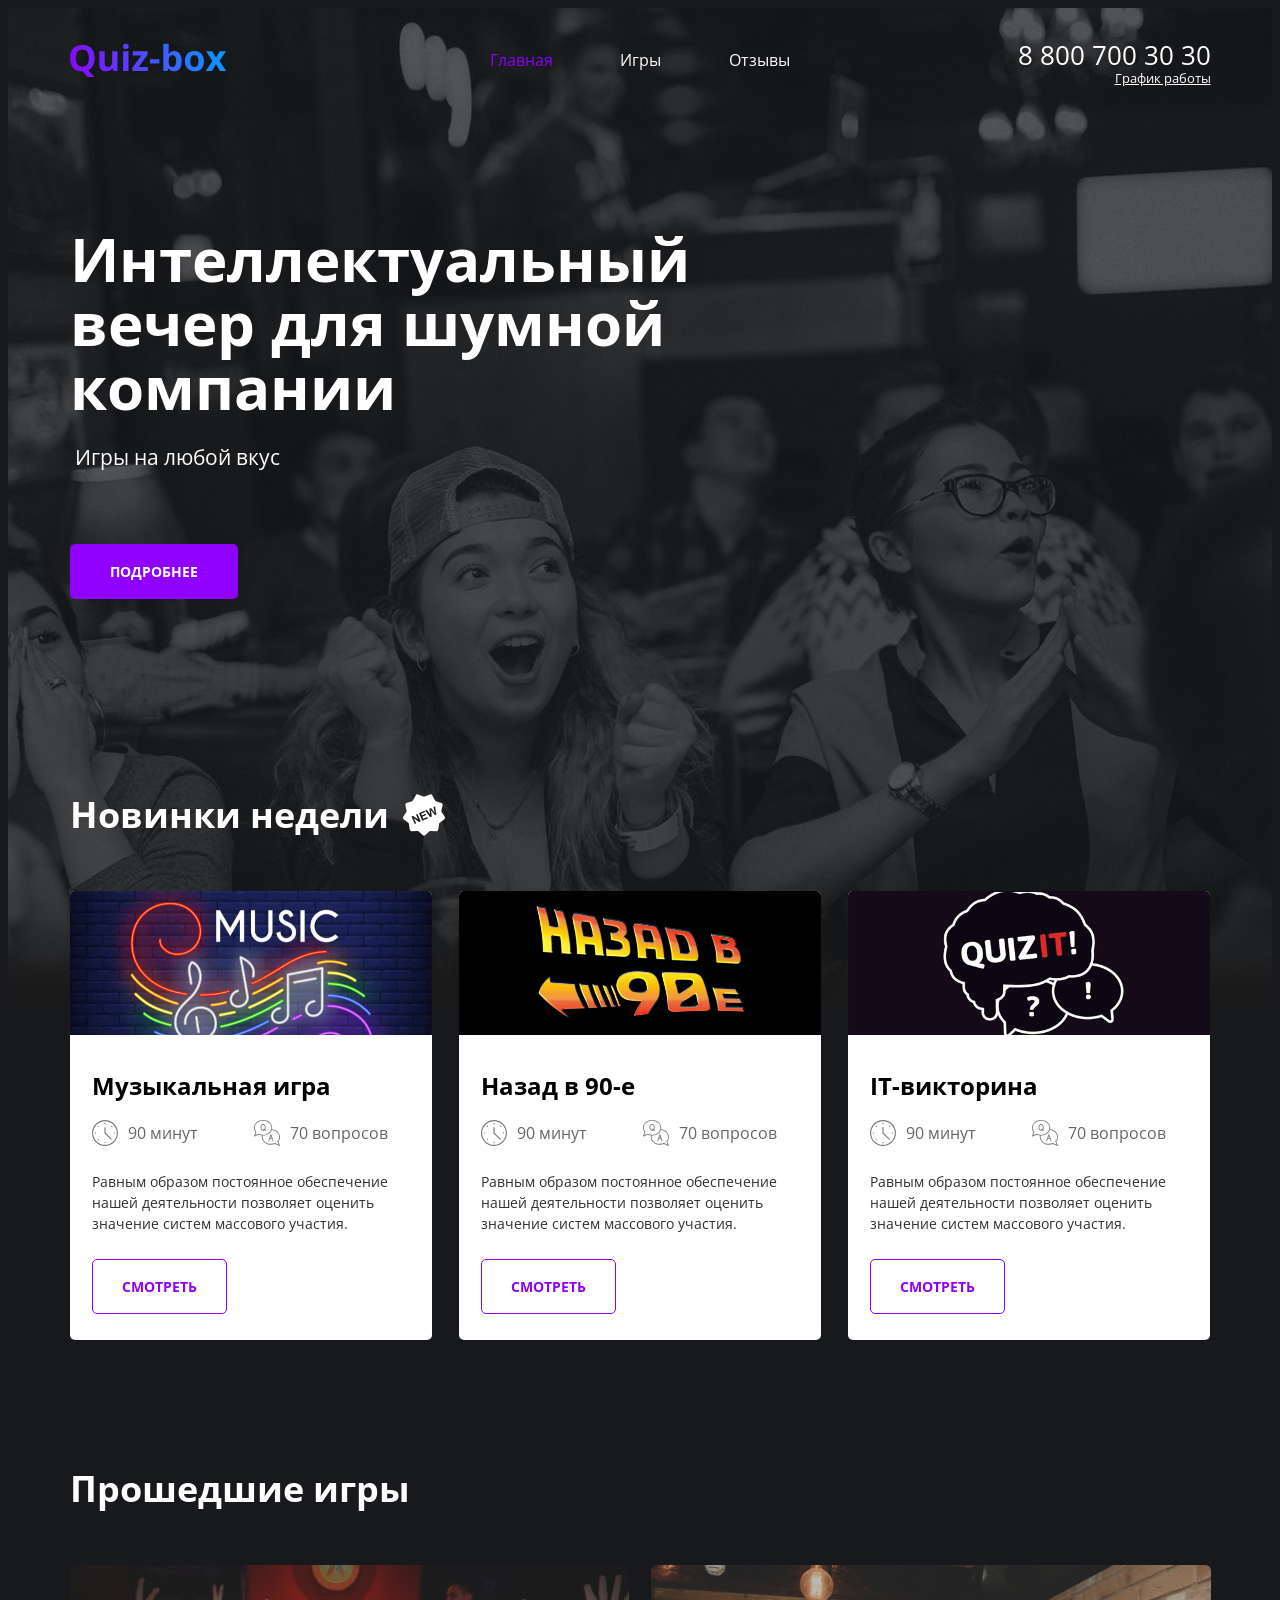
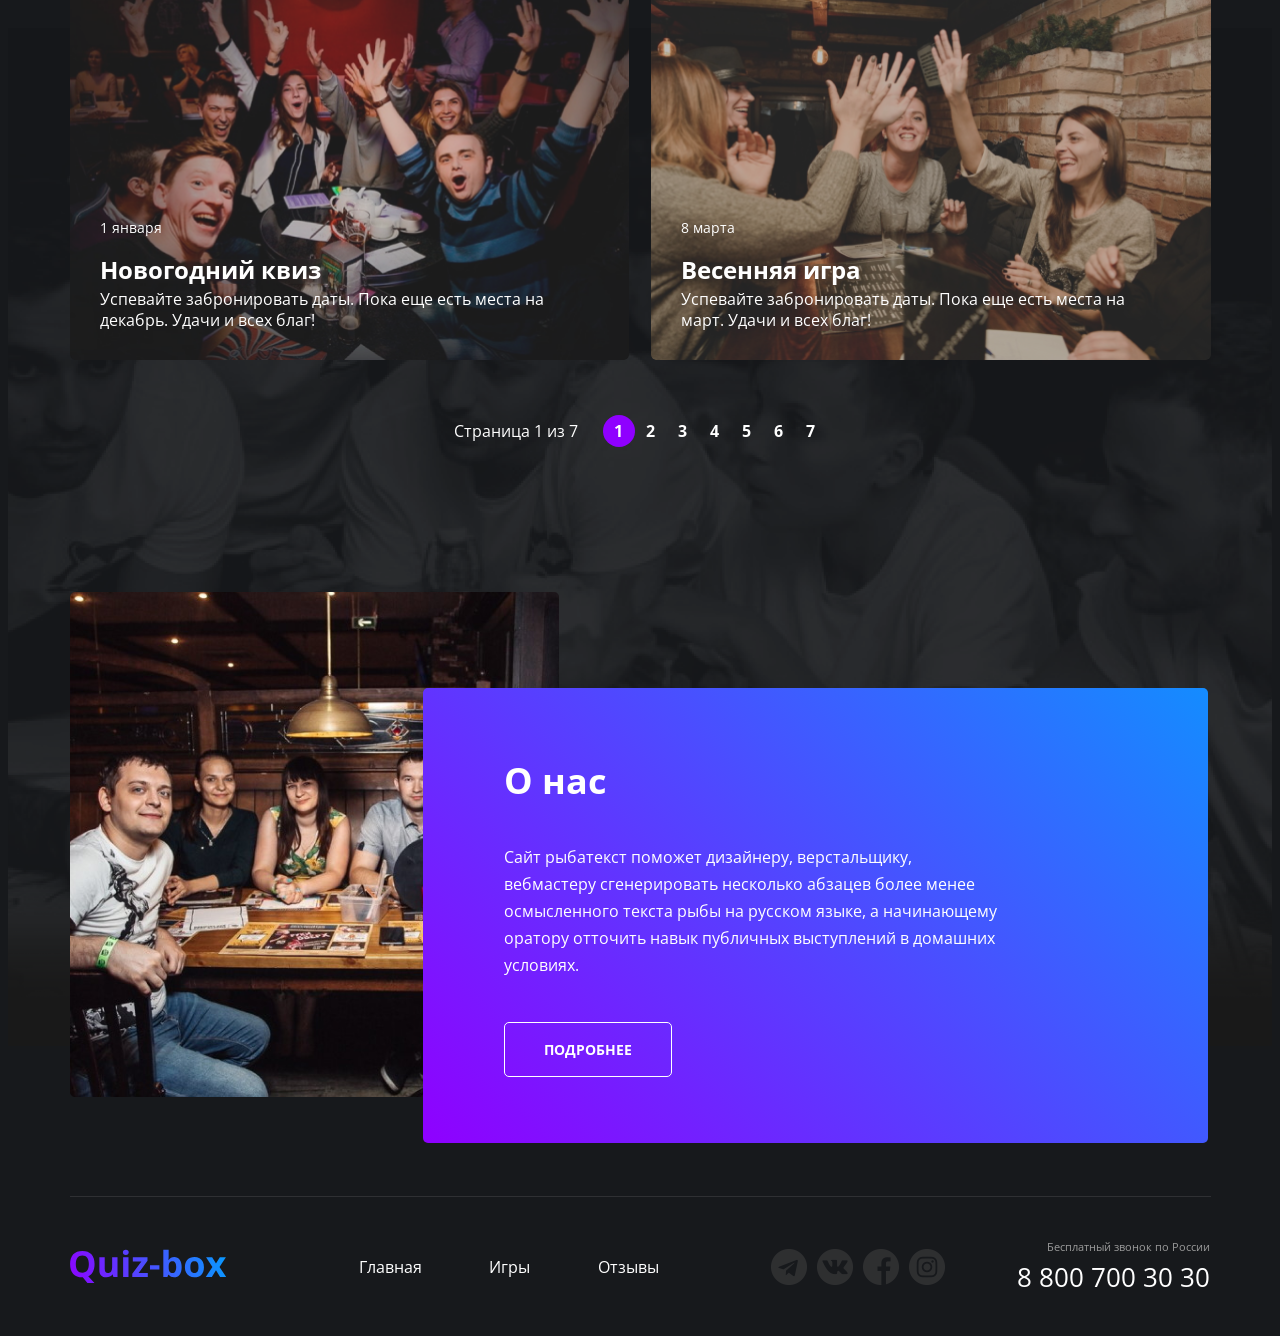
==== index.html @ 3b9c664e "Add files via upload" ====
<!DOCTYPE html>
<html lang="en">
<head>
    <meta charset="UTF-8">
    <meta http-equiv="X-UA-Compatible" content="IE=edge">
    <meta name="viewport" content="width=device-width, initial-scale=1.0">
    <title>Quiz-box</title>
    <link rel="preconnect" href="https://fonts.googleapis.com">
    <link rel="preconnect" href="https://fonts.gstatic.com" crossorigin>
    <link href="https://fonts.googleapis.com/css2?family=Open+Sans:wght@300;400;500;600;700;800&display=swap" rel="stylesheet">
    <link rel="stylesheet" href="https://cdnjs.cloudflare.com/ajax/libs/normalize/8.0.1/normalize.min.css">
    <link rel="stylesheet" href="./style/main.css">
</head>
<body>
    <div class="wrapper">
        <div class="wrapper__content wrapper__content--main">
            <header class="header">
                <div class="container header__container">
                    <a href="./index.html" class="logo">
                        <img src="./img/Quiz-box.svg" alt="logo company" class="logo__img">
                    </a>
                    <nav class="menu">
                        <ul class="menu__list">
                            <li class="menu__item"><a href="./index.html" class="menu__link menu__link--active">Главная</a></li>
                            <li class="menu__item"><a href="./games.html" class="menu__link">Игры</a></li>
                            <li class="menu__item"><a href="./reviews.html" class="menu__link">Отзывы</a></li>
                        </ul>
                    </nav>
                    <address class="contacts">
                        <a href="tel:+78007003030" class="contacts__phone">8 800 700 30 30</a>
                        <div class="contacts__schedule-wrap">
                            <a class="contacts__dropdown-title">График работы</a>
                            <div class="contacts__menu dropdown">
                                <div class="dropdown__days">пн-вс: 09:00 - 20:00</div>
                                <div class="dropdown__times">Обед: 14:00 - 14:30</div>
                            </div>
                        </div>
                    </address>
                </div>
            </header>
            <main class="maincontent">
                <section class="hello">
                    <div class="container hello__container">
                        <h1 class="hello__title">Интеллектуальный вечер для шумной компании</h1>
                        <div class="hello__subtitle">Игры на любой вкус</div>
                        <a href="#" class="button button--violet hello__button">Подробнее</a>
                    </div>
                </section>
                <section class="offers">
                    <div class="container offers__container">
                        <h2 class="title offers__title--width">Новинки недели</h2>
                        <img src="./img/store-new-badges 1.svg" class="offers__title-img">
                        <ul class="offers__list">
                            <li class="offers__item">
                                <img src="./img/music-quiz 1.svg" alt="news of the week" class="offers__img">
                                <div class="offers__content">
                                    <h3 class="offers__title">Музыкальная игра</h3>
                                    <ul class="offers__features">
                                        <li class="offers__feature">
                                            <img src="./img/clock (2) 1.svg" alt="times" class="offers__feature-img">
                                            <div class="offers__feature-text">90 минут</div>
                                        </li>
                                        <li class="offers__feature">
                                            <img src="./img/qa (1) 1.svg" alt="questions" class="offers__feature-img">
                                            <div class="offers__feature-text">70 вопросов</div>
                                        </li>
                                    </ul>
                                    <p class="offers__text">
                                        Равным образом постоянное обеспечение нашей деятельности позволяет оценить значение систем массового участия.
                                    </p>
                                    <div class="offer__button-wrapper">
                                        <a href="#" class="button button--light offer__button">Смотреть</a>
                                    </div>
                                </div>
                            </li>
                            <li class="offers__item">
                                <img src="./img/Group 1.svg" alt="news of the week" class="offers__img">
                                <div class="offers__content">
                                    <h3 class="offers__title">Назад в 90-е</h3>
                                    <ul class="offers__features">
                                        <li class="offers__feature">
                                            <img src="./img/clock (2) 1.svg" alt="times" class="offers__feature-img">
                                            <div class="offers__feature-text">90 минут</div>
                                        </li>
                                        <li class="offers__feature">
                                            <img src="./img/qa (1) 1.svg" alt="questions" class="offers__feature-img">
                                            <div class="offers__feature-text">70 вопросов</div>
                                        </li>
                                    </ul>
                                    <p class="offers__text">
                                        Равным образом постоянное обеспечение нашей деятельности позволяет оценить значение систем массового участия.
                                    </p>
                                    <div class="offer__button-wrapper">
                                        <a href="#" class="button button--light offer__button">Смотреть</a>
                                    </div>
                                </div>
                            </li>
                            <li class="offers__item">
                                <img src="./img/Group 2.svg" alt="news of the week" class="offers__img">
                                <div class="offers__content">
                                    <h3 class="offers__title">IT-викторина</h3>
                                    <ul class="offers__features">
                                        <li class="offers__feature">
                                            <img src="./img/clock (2) 1.svg" alt="times" class="offers__feature-img">
                                            <div class="offers__feature-text">90 минут</div>
                                        </li>
                                        <li class="offers__feature">
                                            <img src="./img/qa (1) 1.svg" alt="questions" class="offers__feature-img">
                                            <div class="offers__feature-text">70 вопросов</div>
                                        </li>
                                    </ul>
                                    <p class="offers__text">
                                        Равным образом постоянное обеспечение нашей деятельности позволяет оценить значение систем массового участия.
                                    </p>
                                    <div class="offer__button-wrapper">
                                        <a href="#" class="button button--light offer__button">Смотреть</a>
                                    </div>
                                </div>
                            </li>
                        </ul>
                    </div>
                </section>
                <section class="last-games">
                    <div class="container">
                        <h2 class="title">Прошедшие игры</h2>
                        <ul class="last-games__list">
                            <li class="last-games__item single-last-game">
                                <img src="./img/1.png" alt="last-game" class="single-last-game__img">
                                <div class="single-last-game__content">
                                    <div class="single-last-game__date">1 января</div>
                                    <h5 class="single-last-game__name">Новогодний квиз</h5>
                                    <p class="single-last-game__description">Успевайте забронировать даты. Пока еще есть места на декабрь. Удачи и всех благ!</p>
                                </div>
                            </li>
                            <li class="last-games__item single-last-game">
                                <img src="./img/2.png" alt="last-game" class="single-last-game__img">
                                <div class="single-last-game__content">
                                    <div class="single-last-game__date">8 марта</div>
                                    <h5 class="single-last-game__name">Весенняя игра</h5>
                                    <p class="single-last-game__description">Успевайте забронировать даты. Пока еще есть места на март. Удачи и всех благ!</p>
                                </div>
                            </li>
                        </ul>
                    </div>
                    <div class="paginator">
                        <div class="paginator__display">Страница 1 из 7</div>
                        <ul class="paginator__list">
                            <li class="paginator__item  paginator__item--active"><a href="#" class="paginator__link">1</a></li>
                            <li class="paginator__item"><a href="#" class="paginator__link">2</a></li>
                            <li class="paginator__item"><a href="#" class="paginator__link">3</a></li>
                            <li class="paginator__item"><a href="#" class="paginator__link">4</a></li>
                            <li class="paginator__item"><a href="#" class="paginator__link">5</a></li>
                            <li class="paginator__item"><a href="#" class="paginator__link">6</a></li>
                            <li class="paginator__item"><a href="#" class="paginator__link">7</a></li>
                        </ul>
                    </div>
                </section>
                <section class="about">
                    <div class="container">
                        <div class="about__content">
                            <div class="about__content__description">
                                <h2 class="title about__title">О нас</h2>
                                <div class="about__text">
                                    <p>Сайт рыбатекст поможет дизайнеру, верстальщику, вебмастеру сгенерировать несколько абзацев более менее осмысленного текста рыбы на русском языке, а начинающему оратору отточить навык публичных выступлений в домашних условиях.</p>
                                </div>
                                <a href="#" class="button button--light--invert about__button">Подробнее</a>
                            </div>
                        </div>
                    </div>
                </section>
            </main>
        </div>
        <footer class="footer">
            <div class="container footer__container">
                <a href="#" class="logo">
                    <img src="./img/Quiz-box.svg" alt="logo company" class="logo__img">
                </a>
                <nav class="menu footer__menu">
                    <ul class="menu__list">
                        <li class="menu__item"><a href="#" class="menu__link">Главная</a></li>
                        <li class="menu__item"><a href="#" class="menu__link">Игры</a></li>
                        <li class="menu__item"><a href="#" class="menu__link">Отзывы</a></li>
                    </ul>
                </nav>
                <ul class="social-media">
                    <li class="social-media__item social-media__item--icon--tg"><a href="#" class="social-media__link"><img src="" alt="" class="social-media__img"></a></li>
                    <li class="social-media__item social-media__item--icon--vk"><a href="#" class="social-media__link"><img src="" alt="" class="social-media__img"></a></li>
                    <li class="social-media__item social-media__item--icon--fb"><a href="#" class="social-media__link"><img src="" alt="" class="social-media__img"></a></li>
                    <li class="social-media__item social-media__item--icon--inst"><a href="#" class="social-media__link"><img src="" alt="" class="social-media__img"></a></li>
                </ul>
                <address class="contacts footer__contacts">
                    <div class="contacts__info">Бесплатный звонок по России</div>
                    <a href="tel:+78007003030" class="contacts__phone">8 800 700 30 30</a>
                </address>
            </div>
        </footer>
    </div>
    
</body>
</html>
---- style/main.css ----
@import url(./blocks/base.css);
@import url(./blocks/header.css);
@import url(./blocks/hello.css);
@import url(./blocks/offers.css);
@import url(./blocks/last-games.css);
@import url(./blocks/about.css);
@import url(./blocks/footer.css);
@import url(./blocks/top-line.css);
@import url(./blocks/page-content.css);
@import url(./blocks/inner-section.css);
@import url(./blocks/reviews.css);
@import url(./blocks/separator.css);
@import url(./blocks/welcome.css);
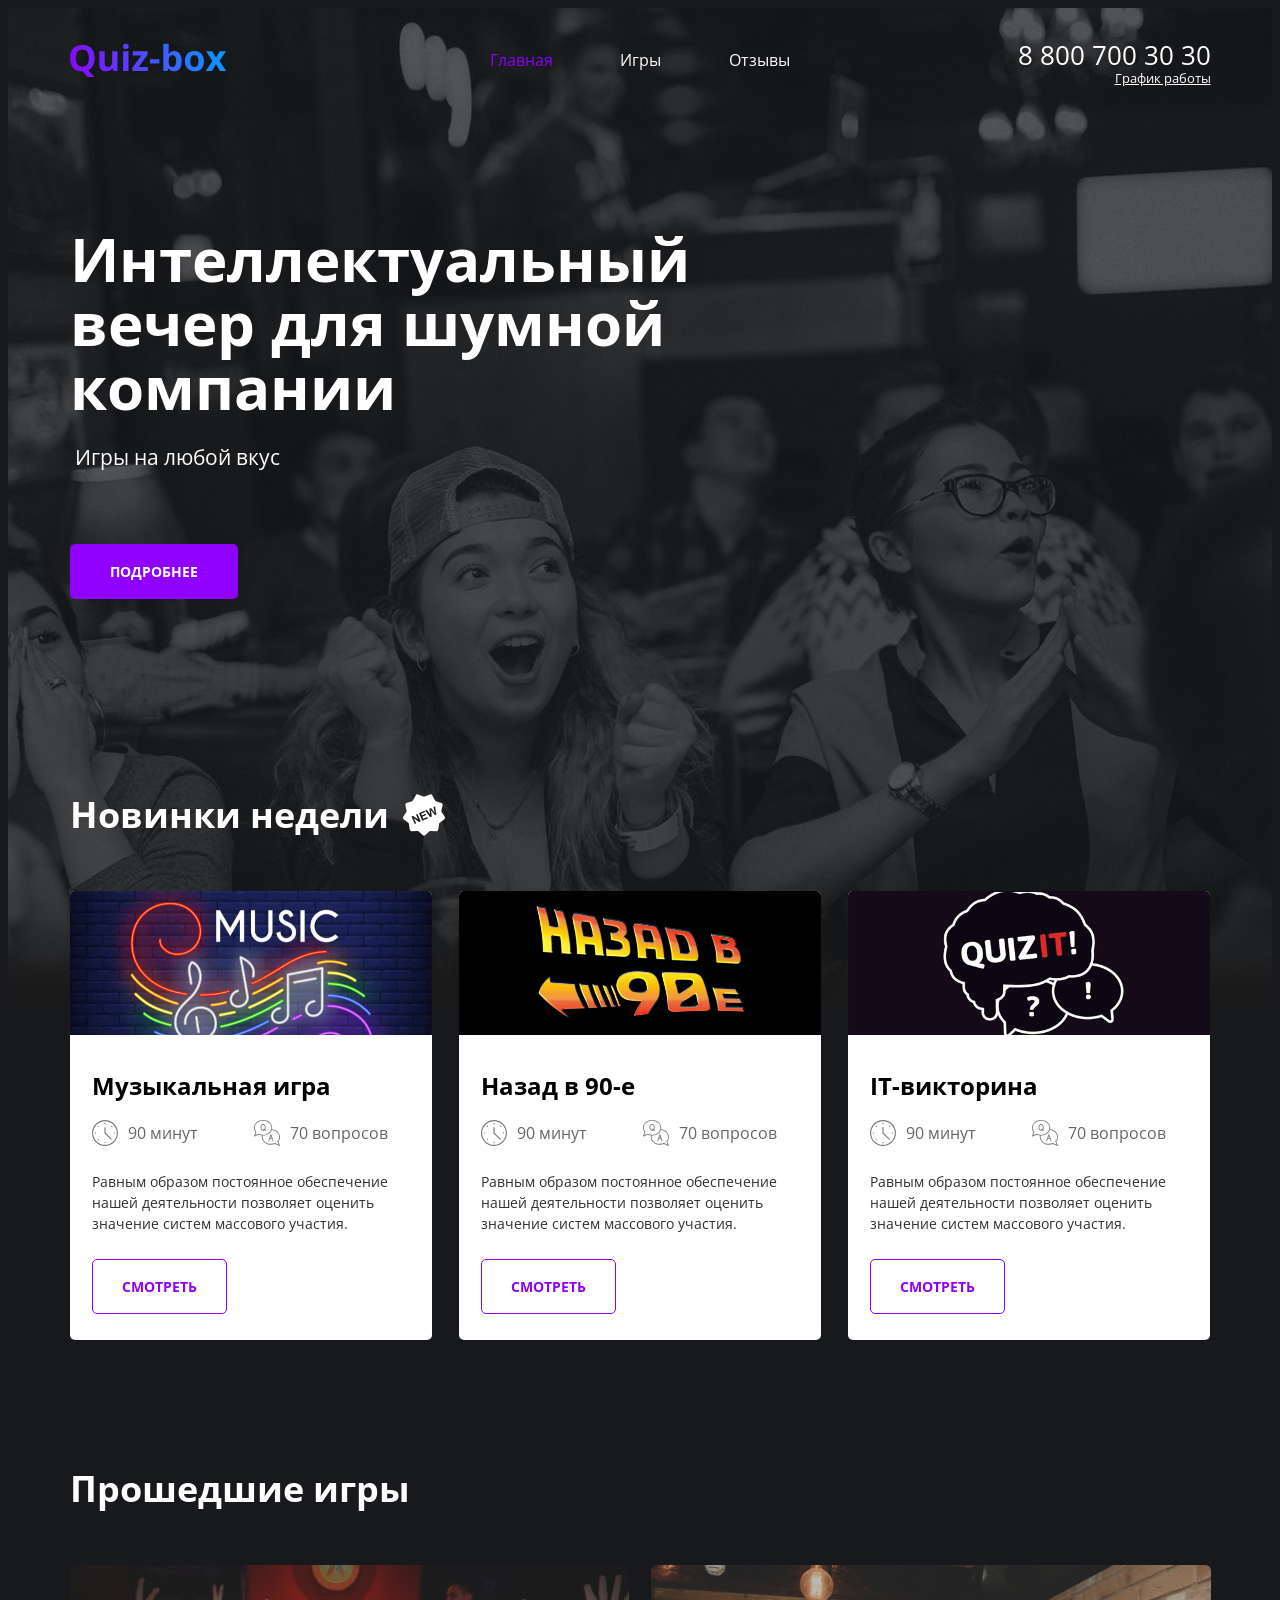
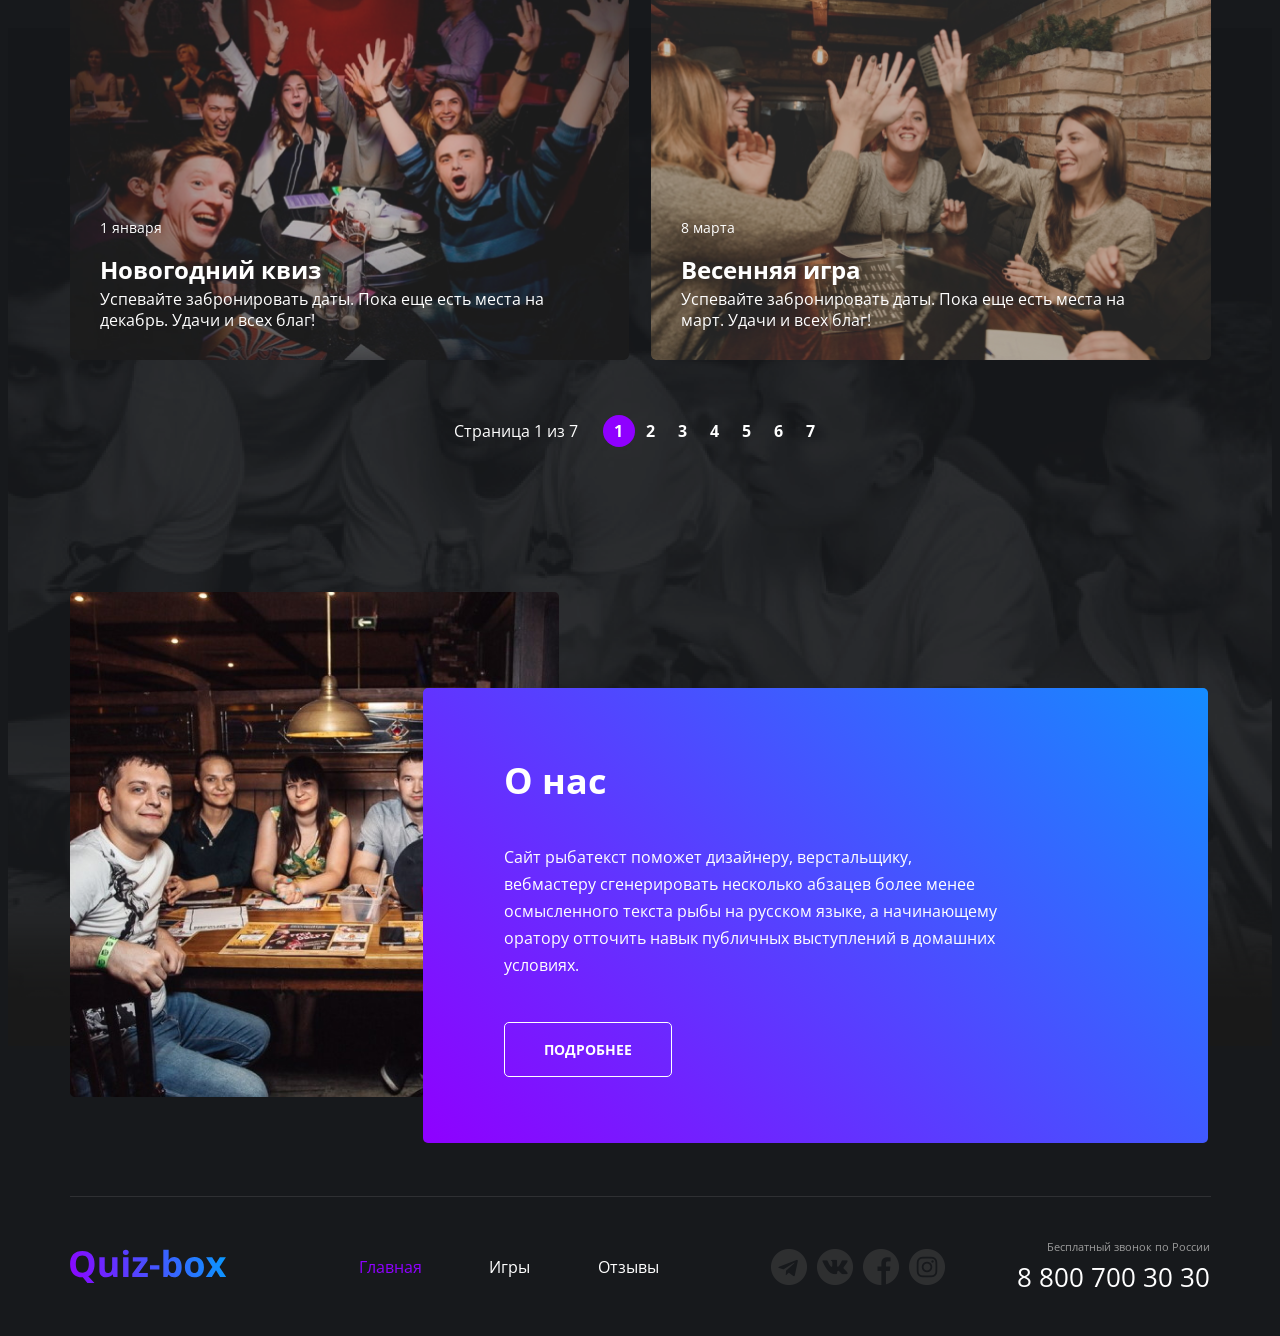
==== commit be536e30: "Add files via upload" ====
--- a/index.html
+++ b/index.html
@@ -172,14 +172,14 @@
         </div>
         <footer class="footer">
             <div class="container footer__container">
-                <a href="#" class="logo">
+                <a href="./index.html" class="logo">
                     <img src="./img/Quiz-box.svg" alt="logo company" class="logo__img">
                 </a>
                 <nav class="menu footer__menu">
                     <ul class="menu__list">
-                        <li class="menu__item"><a href="#" class="menu__link">Главная</a></li>
-                        <li class="menu__item"><a href="#" class="menu__link">Игры</a></li>
-                        <li class="menu__item"><a href="#" class="menu__link">Отзывы</a></li>
+                        <li class="menu__item"><a href="./index.html" class="menu__link menu__link--active">Главная</a></li>
+                        <li class="menu__item"><a href="./games.html" class="menu__link">Игры</a></li>
+                        <li class="menu__item"><a href="./reviews.html" class="menu__link">Отзывы</a></li>
                     </ul>
                 </nav>
                 <ul class="social-media">
